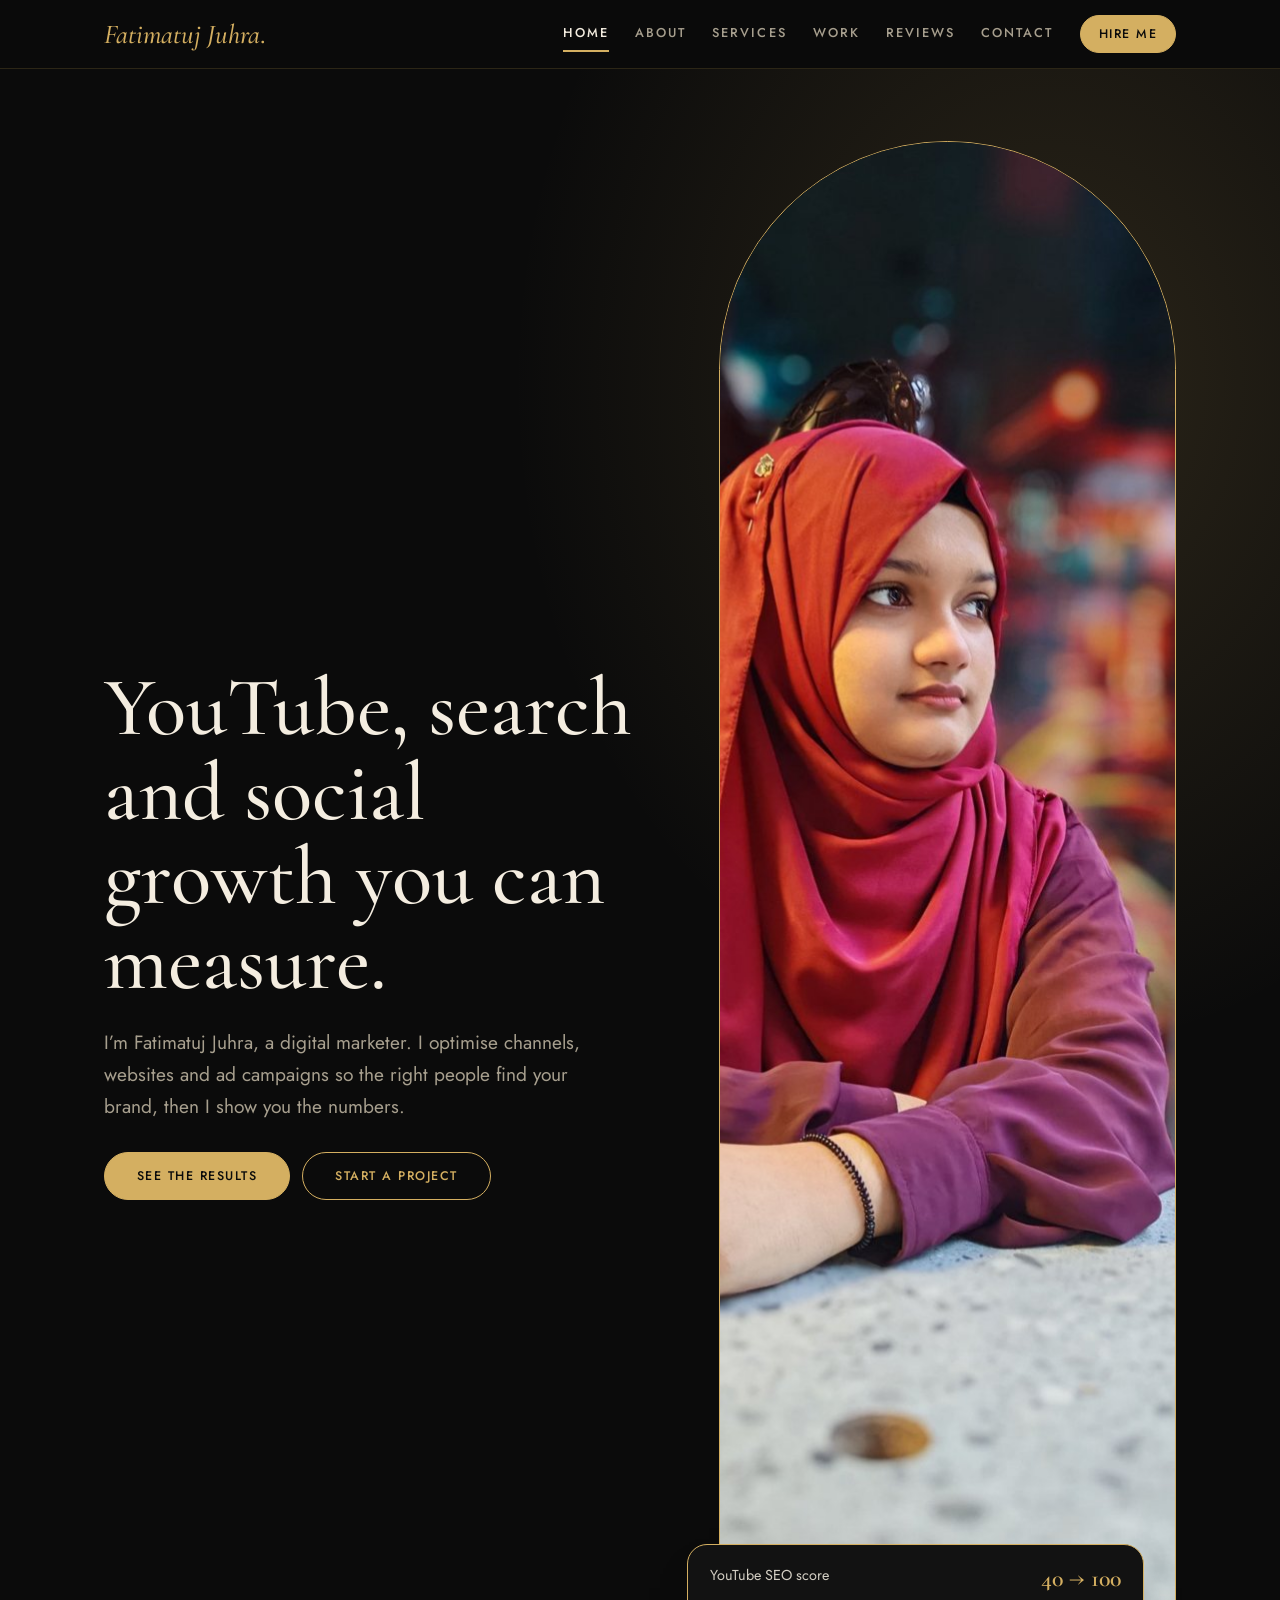
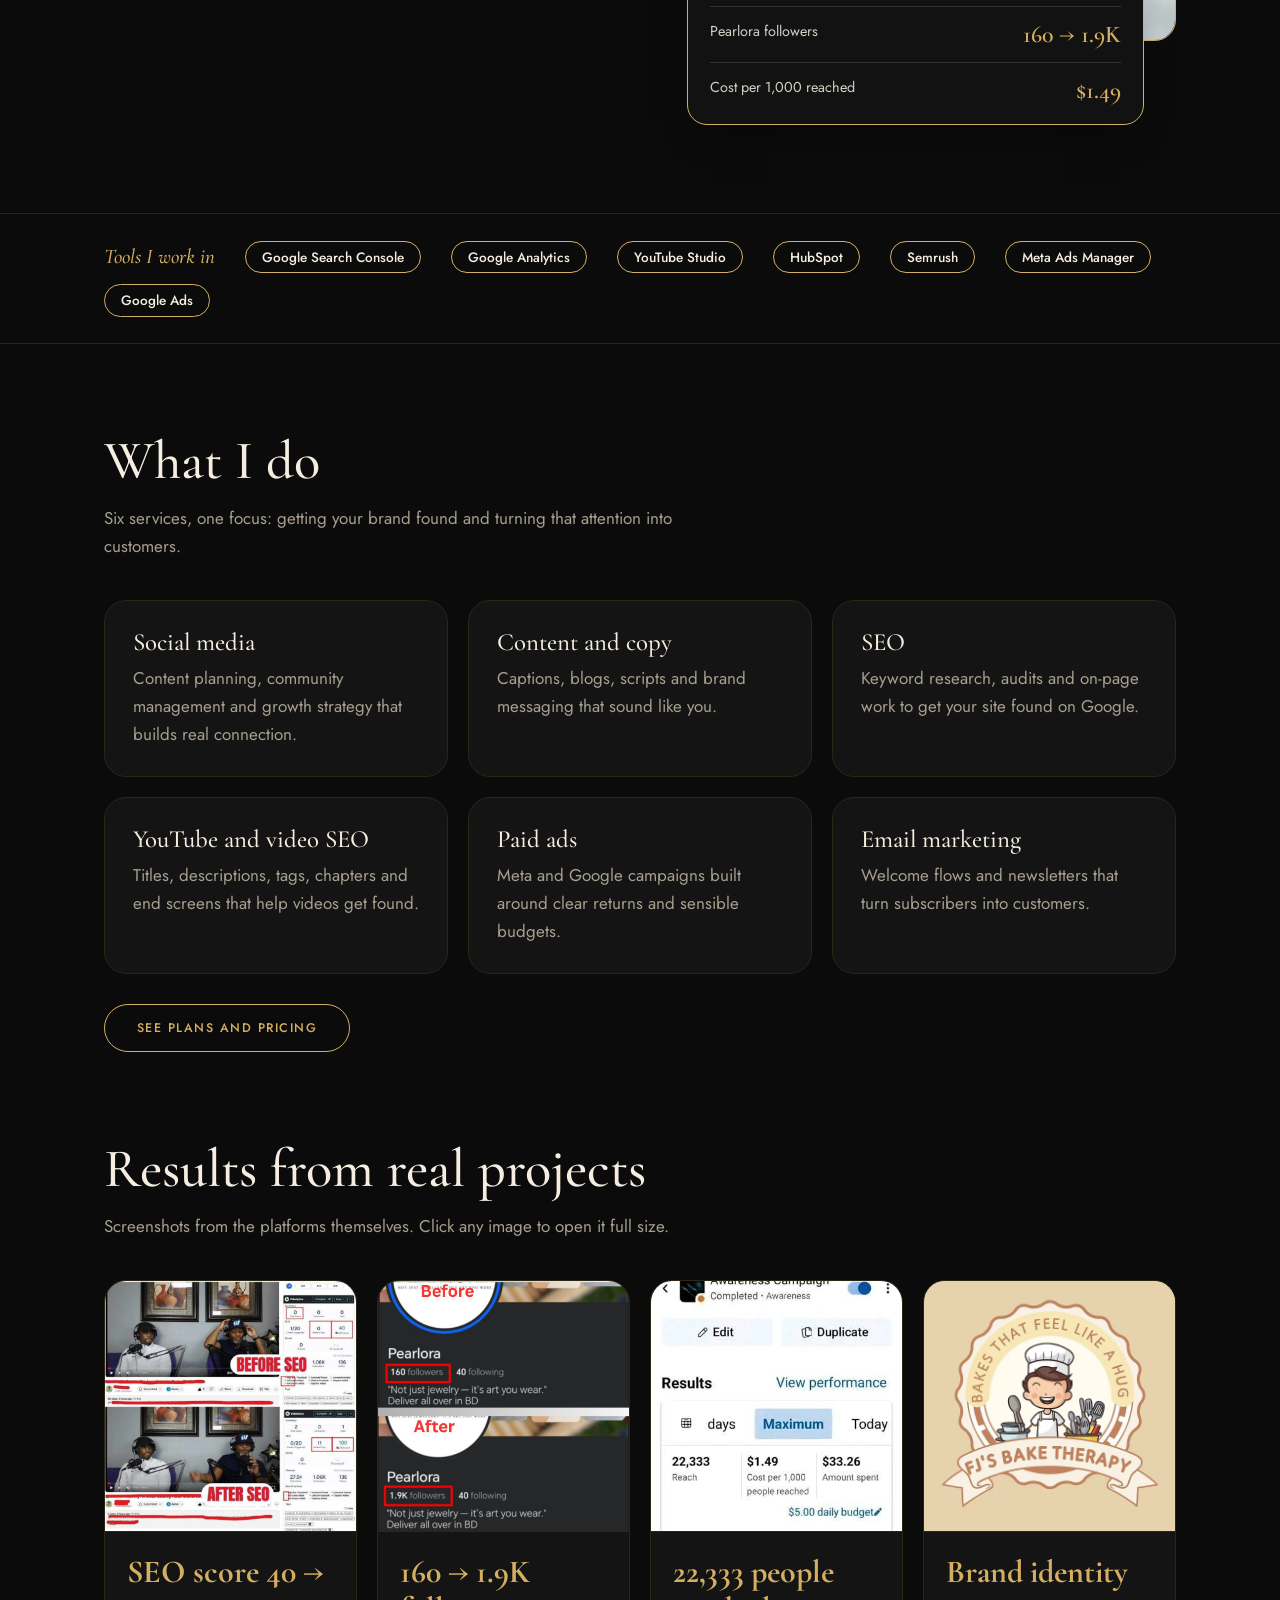
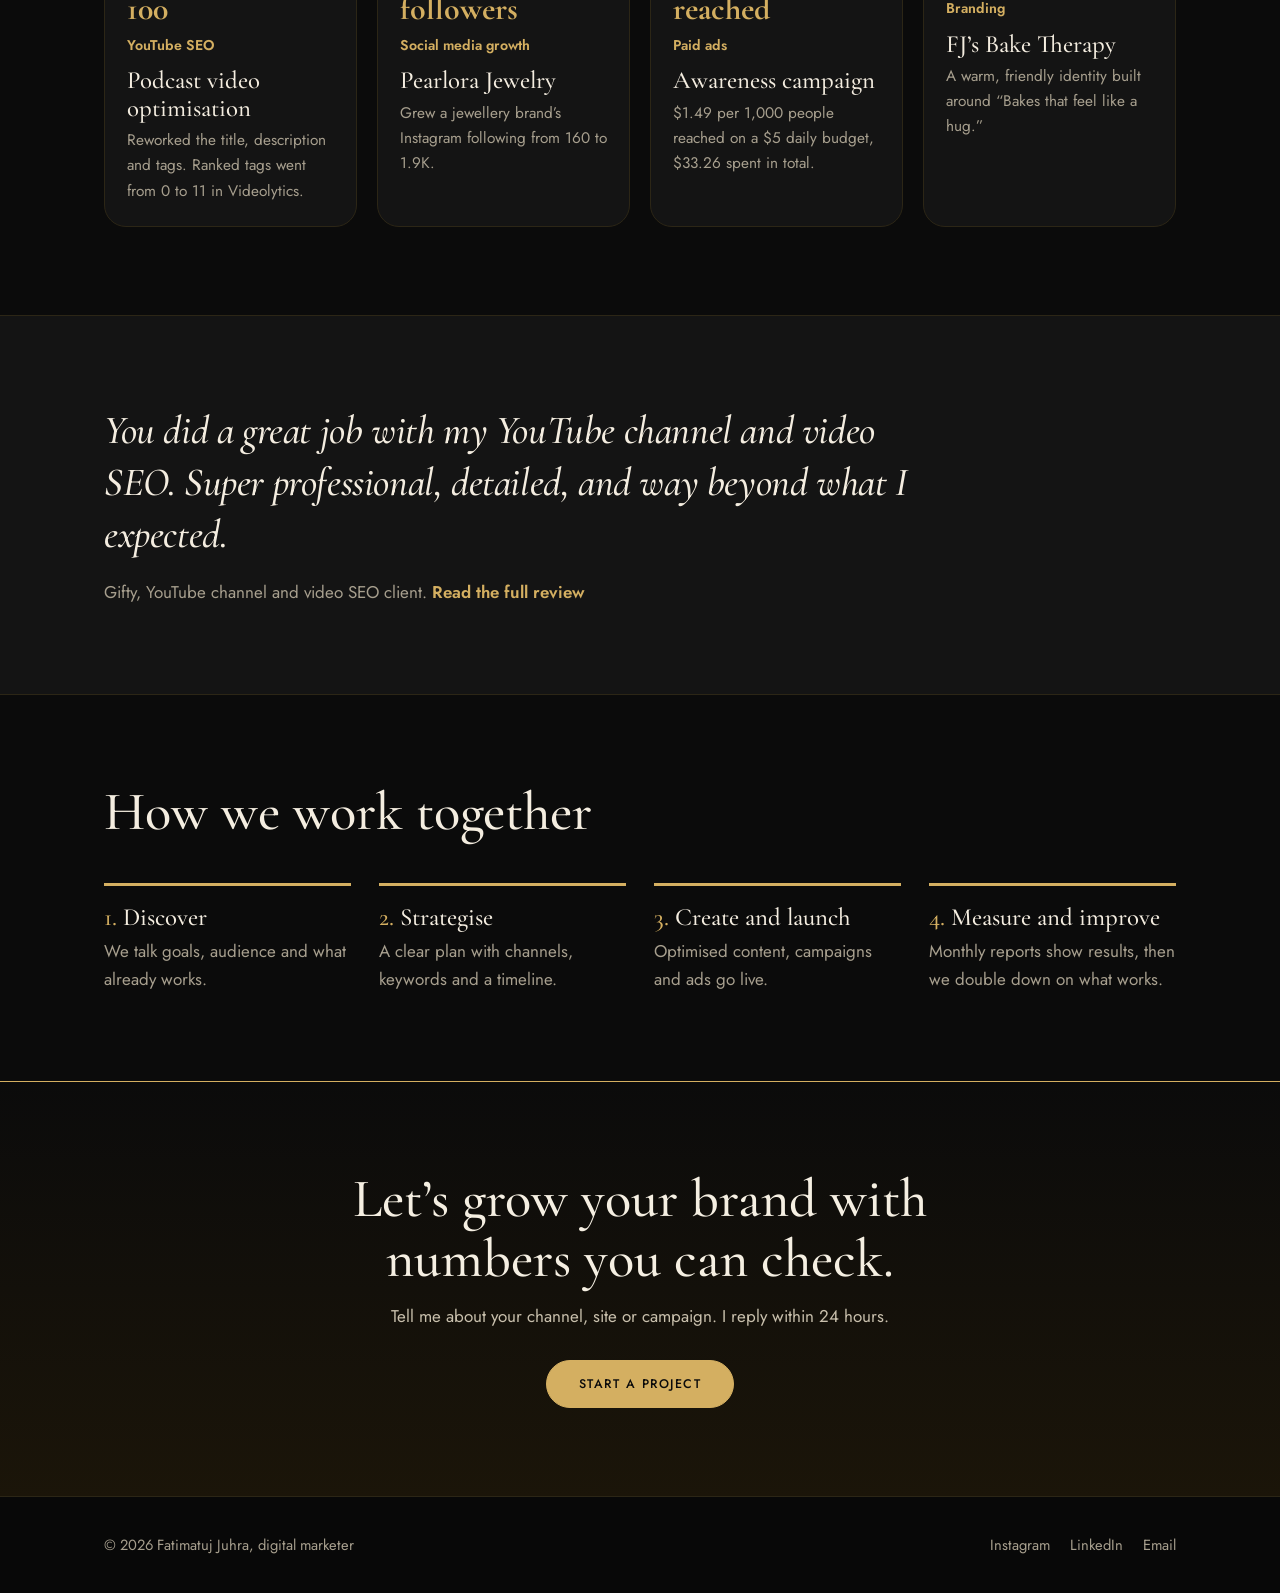
==== index.html @ d90759a8 "Add Fatimatuj Juhra website" ====
<!doctype html>
<html lang="en">
  <head>
    <meta charset="utf-8" />
    <meta name="viewport" content="width=device-width,initial-scale=1" />
    <title>
      Fatimatuj Juhra | Digital Marketer for SEO, YouTube and Social Media
    </title>
    <meta
      name="description"
      content="Digital marketer helping brands grow with SEO, YouTube video SEO, social media, paid ads and email marketing. See real results and pricing."
    />
    <meta
      property="og:title"
      content="Fatimatuj Juhra | Digital Marketer for SEO, YouTube and Social Media"
    />
    <meta
      property="og:description"
      content="Digital marketer helping brands grow with SEO, YouTube video SEO, social media, paid ads and email marketing. See real results and pricing."
    />
    <meta property="og:type" content="website" />
    <meta name="twitter:card" content="summary_large_image" />
    <link rel="icon" href="images/favicon.png" />
    <link rel="preconnect" href="https://fonts.googleapis.com" />
    <link rel="preconnect" href="https://fonts.gstatic.com" crossorigin />
    <link
      href="https://fonts.googleapis.com/css2?family=Cormorant+Garamond:ital,wght@0,500;0,600;0,700;1,500;1,600&family=Jost:wght@300;400;500;600&display=swap"
      rel="stylesheet"
    />
    <link rel="stylesheet" href="style.css" />
    <script type="application/ld+json">
      {
        "@context": "https://schema.org",
        "@type": "ProfessionalService",
        "name": "Fatimatuj Juhra, Digital Marketer",
        "description": "SEO, YouTube SEO, social media, paid ads and email marketing.",
        "email": "fatimatujjuhraa332@gmail.com",
        "sameAs": [
          "https://instagram.com/fatimatujjuhraa",
          "https://www.linkedin.com/in/fatimatujjuhraa"
        ],
        "serviceType": [
          "SEO",
          "YouTube SEO",
          "Social media marketing",
          "Paid advertising",
          "Email marketing"
        ]
      }
    </script>
  </head>
  <body>
    <header class="nav">
      <div class="wrap bar">
        <a class="logo" href="index.html">Fatimatuj Juhra<i>.</i></a>
        <nav id="m" aria-label="Main">
          <a href="index.html" aria-current="page">Home</a
          ><a href="about.html">About</a><a href="services.html">Services</a
          ><a href="index.html#work">Work</a><a href="reviews.html">Reviews</a
          ><a href="contact.html">Contact</a>
        </nav>
        <a class="btn sm" href="contact.html">Hire me</a
        ><button class="burger" aria-label="Menu" aria-expanded="false">
          &#9776;
        </button>
      </div>
    </header>
    <main>
      <section class="hero">
        <div class="wrap hero-g">
          <div>
            <h1>YouTube, search and social growth you can measure.</h1>
            <p class="lead">
              I’m Fatimatuj Juhra, a digital marketer. I optimise channels,
              websites and ad campaigns so the right people find your brand,
              then I show you the numbers.
            </p>
            <div class="btns">
              <a class="btn" href="#work">See the results</a
              ><a class="btn out" href="contact.html">Start a project</a>
            </div>
          </div>
          <div class="hero-v">
            <img
              src="images/fatimatuj.jpg"
              alt="Fatimatuj Juhra"
              width="1200"
              height="1500"
            />
            <dl class="ledger">
              <div>
                <dt>YouTube SEO score</dt>
                <dd>40 → 100</dd>
              </div>
              <div>
                <dt>Pearlora followers</dt>
                <dd>160 → 1.9K</dd>
              </div>
              <div>
                <dt>Cost per 1,000 reached</dt>
                <dd>$1.49</dd>
              </div>
            </dl>
          </div>
        </div>
      </section>
      <div class="tools">
        <div class="wrap">
          <b>Tools I work in</b><span>Google Search Console</span
          ><span>Google Analytics</span><span>YouTube Studio</span
          ><span>HubSpot</span><span>Semrush</span
          ><span>Meta Ads Manager</span><span>Google Ads</span>
        </div>
      </div>
      <section id="services">
        <div class="wrap">
          <div class="sec-h">
            <h2>What I do</h2>
            <p>
              Six services, one focus: getting your brand found and turning that
              attention into customers.
            </p>
          </div>
          <div class="grid">
            <div class="card">
              <h3>Social media</h3>
              <p>
                Content planning, community management and growth strategy that
                builds real connection.
              </p>
            </div>
            <div class="card">
              <h3>Content and copy</h3>
              <p>
                Captions, blogs, scripts and brand messaging that sound like
                you.
              </p>
            </div>
            <div class="card">
              <h3>SEO</h3>
              <p>
                Keyword research, audits and on-page work to get your site found
                on Google.
              </p>
            </div>
            <div class="card">
              <h3>YouTube and video SEO</h3>
              <p>
                Titles, descriptions, tags, chapters and end screens that help
                videos get found.
              </p>
            </div>
            <div class="card">
              <h3>Paid ads</h3>
              <p>
                Meta and Google campaigns built around clear returns and
                sensible budgets.
              </p>
            </div>
            <div class="card">
              <h3>Email marketing</h3>
              <p>
                Welcome flows and newsletters that turn subscribers into
                customers.
              </p>
            </div>
          </div>
          <div class="btns">
            <a class="btn out" href="services.html">See plans and pricing</a>
          </div>
        </div>
      </section>
      <section id="work" style="padding-top: 0">
        <div class="wrap">
          <div class="sec-h">
            <h2>Results from real projects</h2>
            <p>
              Screenshots from the platforms themselves. Click any image to open
              it full size.
            </p>
          </div>
          <div class="cases">
            <article class="case">
              <a href="images/seo-video.jpg" target="_blank" rel="noopener"
                ><img
                  src="images/seo-video.jpg"
                  alt="Before and after: Videolytics SEO score rose from 40 to 100 on a podcast video"
                  loading="lazy"
              /></a>
              <div>
                <p class="m">SEO score 40 → 100</p>
                <small>YouTube SEO</small>
                <h3>Podcast video optimisation</h3>
                <p>
                  Reworked the title, description and tags. Ranked tags went
                  from 0 to 11 in Videolytics.
                </p>
              </div>
            </article>
            <article class="case">
              <a href="images/pearlora.jpg" target="_blank" rel="noopener"
                ><img
                  src="images/pearlora.jpg"
                  alt="Pearlora Instagram profile before and after, 160 to 1.9K followers"
                  loading="lazy"
              /></a>
              <div>
                <p class="m">160 → 1.9K followers</p>
                <small>Social media growth</small>
                <h3>Pearlora Jewelry</h3>
                <p>
                  Grew a jewellery brand’s Instagram following from 160 to 1.9K.
                </p>
              </div>
            </article>
            <article class="case">
              <a
                href="images/awareness-campaign.jpg"
                target="_blank"
                rel="noopener"
                ><img
                  src="images/awareness-campaign.jpg"
                  alt="Ads Manager results showing 22,333 reach at $1.49 per 1,000 people"
                  loading="lazy"
              /></a>
              <div>
                <p class="m">22,333 people reached</p>
                <small>Paid ads</small>
                <h3>Awareness campaign</h3>
                <p>
                  $1.49 per 1,000 people reached on a $5 daily budget, $33.26
                  spent in total.
                </p>
              </div>
            </article>
            <article class="case">
              <a href="images/bake-therapy.jpg" target="_blank" rel="noopener"
                ><img
                  src="images/bake-therapy.jpg"
                  alt="FJ’s Bake Therapy logo with the line Bakes that feel like a hug"
                  loading="lazy"
                  style="object-fit: contain; background: #e5d3ac"
              /></a>
              <div>
                <p class="m">Brand identity</p>
                <small>Branding</small>
                <h3>FJ’s Bake Therapy</h3>
                <p>
                  A warm, friendly identity built around “Bakes that feel like a
                  hug.”
                </p>
              </div>
            </article>
          </div>
        </div>
      </section>
      <section class="quote">
        <div class="wrap">
          <q
            >You did a great job with my YouTube channel and video SEO. Super
            professional, detailed, and way beyond what I expected.</q
          >
          <p>
            Gifty, YouTube channel and video SEO client.
            <a href="reviews.html" style="color: var(--lk); font-weight: 600"
              >Read the full review</a
            >
          </p>
        </div>
      </section>
      <section>
        <div class="wrap">
          <div class="sec-h"><h2>How we work together</h2></div>
          <div class="steps">
            <div>
              <h3>Discover</h3>
              <p>We talk goals, audience and what already works.</p>
            </div>
            <div>
              <h3>Strategise</h3>
              <p>A clear plan with channels, keywords and a timeline.</p>
            </div>
            <div>
              <h3>Create and launch</h3>
              <p>Optimised content, campaigns and ads go live.</p>
            </div>
            <div>
              <h3>Measure and improve</h3>
              <p>
                Monthly reports show results, then we double down on what works.
              </p>
            </div>
          </div>
        </div>
      </section>
      <section class="cta">
        <div class="wrap">
          <h2>Let’s grow your brand with numbers you can check.</h2>
          <p>
            Tell me about your channel, site or campaign. I reply within 24
            hours.
          </p>
          <div class="btns" style="justify-content: center">
            <a class="btn" href="contact.html">Start a project</a>
          </div>
        </div>
      </section>
    </main>
    <footer>
      <div class="wrap">
        <span
          >&copy; <span id="y">2026</span> Fatimatuj Juhra, digital
          marketer</span
        ><span
          ><a
            href="https://instagram.com/fatimatujjuhraa"
            target="_blank"
            rel="noopener"
            >Instagram</a
          ><a
            href="https://www.linkedin.com/in/fatimatujjuhraa"
            target="_blank"
            rel="noopener"
            >LinkedIn</a
          ><a href="mailto:fatimatujjuhraa332@gmail.com">Email</a></span
        >
      </div>
    </footer>
    <script src="script.js"></script>
  </body>
</html>
---- style.css ----
:root {
  --paper: #0b0b0b;
  --card: #141414;
  --ink: #f4ede0;
  --mute: #a79f8e;
  --green: #141414;
  --gold: #d4af61;
  --gt: #d4af61;
  --line: #2c2616;
  --btn: #d4af61;
  --bi: #0b0b0b;
  --lk: #d4af61;
  --sans: "Jost", system-ui, sans-serif;
  --disp: "Cormorant Garamond", Georgia, serif;
  color-scheme: dark;
}
* {
  box-sizing: border-box;
  margin: 0;
}
html {
  scroll-behavior: smooth;
  scroll-padding-top: 80px;
}
body {
  background: var(--paper);
  color: var(--ink);
  font: 400 1.0625rem/1.65 var(--sans);
  -webkit-font-smoothing: antialiased;
  overflow-x: hidden;
}
img {
  max-width: 100%;
  display: block;
}
a {
  color: inherit;
  text-decoration: none;
}
:focus-visible {
  outline: 3px solid var(--gold);
  outline-offset: 3px;
}
.wrap {
  max-width: 1120px;
  margin: auto;
  padding: 0 24px;
}
h1,
h2,
h3 {
  font-family: var(--disp);
  line-height: 1.1;
  letter-spacing: -0.02em;
  font-weight: 700;
}
h1 {
  font-size: clamp(2.5rem, 6vw, 4.3rem);
}
h2 {
  font-size: clamp(1.9rem, 4vw, 2.7rem);
  margin-bottom: 12px;
}
h3 {
  font-size: 1.25rem;
}
p {
  color: var(--mute);
}
section {
  padding: 88px 0;
}
.nav {
  position: sticky;
  top: 0;
  z-index: 20;
  background: color-mix(in srgb, var(--paper) 90%, transparent);
  backdrop-filter: blur(12px);
  border-bottom: 1px solid var(--line);
}
.bar {
  display: flex;
  align-items: center;
  gap: 26px;
  height: 68px;
}
.logo {
  font: 700 1.25rem var(--disp);
  margin-right: auto;
}
.logo i {
  color: var(--gold);
  font-style: normal;
}
.nav nav {
  display: flex;
  gap: 26px;
  font-size: 0.95rem;
  font-weight: 500;
}
.nav nav a {
  color: var(--mute);
  padding: 6px 0;
  border-bottom: 2px solid transparent;
}
.nav nav a:hover,
.nav nav a[aria-current] {
  color: var(--ink);
  border-color: var(--gold);
}
.burger {
  display: none;
  background: none;
  border: 1px solid var(--line);
  border-radius: 10px;
  color: var(--ink);
  font-size: 1.2rem;
  padding: 4px 12px;
  cursor: pointer;
}
.btn {
  display: inline-block;
  background: var(--btn);
  color: var(--bi);
  padding: 13px 26px;
  border-radius: 10px;
  font: 600 0.95rem var(--sans);
  border: 1.5px solid var(--btn);
  cursor: pointer;
  transition: transform 0.15s;
}
.btn:hover {
  transform: translateY(-2px);
}
.btn.out {
  background: none;
  color: var(--ink);
  border-color: var(--ink);
}
.btn.sm {
  padding: 9px 18px;
}
.btns {
  display: flex;
  gap: 12px;
  flex-wrap: wrap;
  margin-top: 30px;
}
.hero {
  padding: 72px 0 88px;
}
.hero-g {
  display: grid;
  grid-template-columns: 1.1fr 0.9fr;
  gap: 56px;
  align-items: center;
}
.lead {
  font-size: 1.2rem;
  max-width: 520px;
  margin-top: 22px;
}
.hero-v {
  position: relative;
  padding-bottom: 84px;
}
.hero-v img {
  width: 100%;
  aspect-ratio: 4/5;
  object-fit: cover;
  object-position: 42% 30%;
  border-radius: 22px;
}
.ledger {
  position: absolute;
  left: -32px;
  right: 32px;
  bottom: 0;
  background: var(--green);
  color: #f5efe2;
  border-radius: 16px;
  padding: 6px 22px;
  box-shadow: 0 22px 40px -22px rgba(0, 0, 0, 0.55);
}
.ledger div {
  display: flex;
  justify-content: space-between;
  gap: 16px;
  padding: 13px 0;
  border-bottom: 1px solid rgba(255, 255, 255, 0.14);
}
.ledger div:last-child {
  border: 0;
}
.ledger dt {
  font-size: 0.9rem;
  opacity: 0.85;
}
.ledger dd {
  font: 700 1.2rem var(--disp);
  color: #d4af61;
  white-space: nowrap;
}
.tools {
  padding: 26px 0;
  border-block: 1px solid var(--line);
}
.tools .wrap {
  display: flex;
  gap: 10px 30px;
  flex-wrap: wrap;
  align-items: center;
}
.tools b {
  font-weight: 600;
}
.tools span {
  color: var(--mute);
  font-weight: 500;
  font-size: 0.95rem;
}
.sec-h {
  max-width: 640px;
  margin-bottom: 40px;
}
.grid {
  display: grid;
  grid-template-columns: repeat(auto-fit, minmax(260px, 1fr));
  gap: 20px;
}
.card {
  background: var(--card);
  border: 1px solid var(--line);
  border-radius: 14px;
  padding: 28px;
}
.card h3 {
  margin-bottom: 8px;
}
.cases {
  display: grid;
  grid-template-columns: repeat(auto-fit, minmax(245px, 1fr));
  gap: 20px;
}
.case {
  background: var(--card);
  border: 1px solid var(--line);
  border-radius: 14px;
  overflow: hidden;
  display: flex;
  flex-direction: column;
}
.case img {
  aspect-ratio: 1;
  width: 100%;
  object-fit: cover;
  object-position: top;
  border-bottom: 1px solid var(--line);
}
.case div {
  padding: 22px;
}
.case .m {
  font: 700 1.7rem/1.15 var(--disp);
  color: var(--lk);
  margin-bottom: 6px;
}
.case small {
  color: var(--gt);
  font-weight: 600;
  display: block;
  margin-bottom: 10px;
}
.case h3 {
  margin-bottom: 6px;
}
.case div p:last-child {
  font-size: 0.96rem;
}
.quote {
  background: var(--card);
  border-block: 1px solid var(--line);
}
.quote q {
  display: block;
  font: 600 clamp(1.4rem, 3vw, 2.1rem)/1.3 var(--disp);
  max-width: 820px;
  quotes: none;
  letter-spacing: -0.01em;
}
.quote p {
  margin-top: 18px;
}
.steps {
  display: grid;
  grid-template-columns: repeat(auto-fit, minmax(220px, 1fr));
  gap: 28px;
  counter-reset: s;
}
.steps div {
  border-top: 3px solid var(--gold);
  padding-top: 18px;
  counter-increment: s;
}
.steps h3 {
  margin-bottom: 6px;
}
.steps h3::before {
  content: counter(s) ". ";
}
.cta {
  background: var(--green);
  color: #f5efe2;
  text-align: center;
}
.cta h2 {
  max-width: 720px;
  margin: 0 auto;
}
.cta p {
  color: #c9c0ad;
  max-width: 520px;
  margin: 12px auto 0;
}
.cta .btn {
  background: #d4af61;
  border-color: #d4af61;
  color: #141414;
}
.ph {
  padding: 72px 0 24px;
}
.ph h1 {
  font-size: clamp(2.2rem, 5vw, 3.4rem);
}
.ph p {
  max-width: 600px;
  margin-top: 14px;
  font-size: 1.15rem;
}
.two {
  display: grid;
  grid-template-columns: 0.8fr 1.2fr;
  gap: 56px;
  align-items: center;
}
.two img {
  border-radius: 22px;
  aspect-ratio: 4/5;
  object-fit: cover;
  object-position: 42% 30%;
  width: 100%;
}
.two p {
  margin-top: 16px;
}
.banner img {
  border-radius: 22px;
  width: 100%;
  max-height: 440px;
  object-fit: cover;
  object-position: 70% 40%;
}
.stats {
  display: grid;
  grid-template-columns: repeat(auto-fit, minmax(170px, 1fr));
  gap: 20px;
  margin-top: 40px;
}
.stats b {
  display: block;
  font: 700 2.5rem/1 var(--disp);
  color: var(--lk);
}
.svc {
  margin-top: 56px;
}
.svc > p {
  margin-bottom: 22px;
}
.tiers {
  display: grid;
  grid-template-columns: repeat(auto-fit, minmax(240px, 1fr));
  gap: 18px;
}
.tier {
  background: var(--card);
  border: 1px solid var(--line);
  border-radius: 14px;
  padding: 26px;
  display: flex;
  flex-direction: column;
  position: relative;
}
.tier.pop {
  border: 2px solid var(--gold);
}
.tier.pop::before {
  content: "Most popular";
  position: absolute;
  top: -13px;
  left: 22px;
  background: var(--gold);
  color: #1a1405;
  font-size: 0.78rem;
  font-weight: 700;
  padding: 3px 12px;
  border-radius: 99px;
}
.price {
  font: 700 2.3rem var(--disp);
  color: var(--ink);
  margin: 6px 0 12px;
}
.price small {
  font: 500 0.85rem var(--sans);
  color: var(--mute);
}
.tier ul {
  list-style: none;
  padding: 0;
  margin: 0 0 22px;
  flex: 1;
}
.tier li {
  padding: 5px 0 5px 24px;
  position: relative;
  color: var(--mute);
  font-size: 0.96rem;
}
.tier li::before {
  content: "";
  position: absolute;
  left: 2px;
  top: 0.85em;
  width: 9px;
  height: 5px;
  border-left: 2px solid var(--lk);
  border-bottom: 2px solid var(--lk);
  transform: rotate(-45deg);
}
.tier .btn {
  text-align: center;
}
.feat {
  display: grid;
  grid-template-columns: 1.1fr 0.9fr;
  gap: 40px;
  align-items: center;
  background: var(--card);
  border: 1px solid var(--line);
  border-radius: 18px;
  padding: 36px;
}
.feat q {
  display: block;
  font: 500 1.45rem/1.4 var(--disp);
  margin: 12px 0 18px;
  quotes: none;
}
.feat img {
  border-radius: 12px;
  border: 1px solid var(--line);
}
.cg {
  display: grid;
  grid-template-columns: 0.8fr 1.2fr;
  gap: 48px;
}
.cinfo p {
  margin-bottom: 18px;
}
.cinfo a {
  color: var(--lk);
  font-weight: 600;
}
form {
  background: var(--card);
  border: 1px solid var(--line);
  border-radius: 16px;
  padding: 32px;
  display: grid;
  gap: 16px;
}
label {
  font-weight: 600;
  font-size: 0.9rem;
}
input,
select,
textarea {
  width: 100%;
  margin-top: 6px;
  padding: 12px 14px;
  border: 1px solid var(--line);
  border-radius: 10px;
  background: var(--paper);
  color: var(--ink);
  font: inherit;
  font-weight: 400;
}
footer {
  padding: 36px 0;
  border-top: 1px solid var(--line);
  font-size: 0.92rem;
  color: var(--mute);
}
footer .wrap {
  display: flex;
  justify-content: space-between;
  gap: 16px;
  flex-wrap: wrap;
}
footer a {
  margin-left: 20px;
}
footer a:hover {
  color: var(--ink);
}
@media (max-width: 860px) {
  .hero-g,
  .two,
  .cg,
  .feat {
    grid-template-columns: 1fr;
    gap: 36px;
  }
  .ledger {
    left: 12px;
    right: 12px;
  }
  section {
    padding: 64px 0;
  }
  .hero {
    padding-top: 40px;
  }
  .burger {
    display: block;
  }
  .nav .btn {
    display: none;
  }
  .nav nav {
    display: none;
    position: absolute;
    top: 68px;
    left: 0;
    right: 0;
    flex-direction: column;
    gap: 0;
    background: var(--paper);
    border-bottom: 1px solid var(--line);
    padding: 8px 24px 16px;
  }
  .nav nav.open {
    display: flex;
  }
  .nav nav a {
    padding: 12px 0;
  }
  .logo {
    margin-right: auto;
  }
}
/* black + gold finish */
.two img {
  border: 1px solid var(--gold);
  border-radius: 260px 260px 24px 24px;
}
body {
  font-weight: 400;
}
h1,
h2,
h3 {
  font-weight: 500;
  letter-spacing: 0;
}
h1 {
  font-size: clamp(3rem, 7vw, 5.2rem);
  line-height: 1.02;
}
h2 {
  font-size: clamp(2.3rem, 4.5vw, 3.4rem);
}
h3 {
  font-size: 1.55rem;
}
.ph h1 {
  font-size: clamp(2.7rem, 6vw, 4.4rem);
}
.logo {
  font-style: italic;
  color: var(--gold);
  font-weight: 500;
  font-size: 1.7rem;
}
.nav {
  background: rgba(11, 11, 11, 0.88);
}
.nav nav a {
  font-size: 0.8rem;
  letter-spacing: 0.16em;
  text-transform: uppercase;
}
.btn {
  border-radius: 999px;
  letter-spacing: 0.12em;
  text-transform: uppercase;
  font-size: 0.78rem;
  font-weight: 500;
  padding: 14px 32px;
  transition: 0.25s;
}
.btn:hover {
  transform: none;
  background: #e6c778;
  border-color: #e6c778;
  color: #0b0b0b;
}
.btn.out {
  background: none;
  color: var(--gold);
  border-color: var(--gold);
}
.btn.out:hover {
  background: var(--gold);
  color: #0b0b0b;
}
.hero {
  background: radial-gradient(
    60% 55% at 82% 18%,
    rgba(212, 175, 97, 0.16),
    transparent 70%
  );
}
.hero-v img {
  border: 1px solid var(--gold);
  border-radius: 260px 260px 24px 24px;
}
.ledger {
  background: #121212;
  border: 1px solid var(--gold);
  border-radius: 20px;
}
.ledger dd {
  font-weight: 600;
  font-size: 1.5rem;
}
.card,
.case,
.tier,
form,
.feat {
  border-radius: 22px;
}
.card:hover,
.case:hover,
.tier:hover {
  border-color: var(--gold);
}
.tools span {
  border: 1px solid var(--gold);
  border-radius: 99px;
  padding: 4px 16px;
  font-size: 0.85rem;
  color: var(--ink);
}
.tools b {
  color: var(--gold);
  font-family: var(--disp);
  font-size: 1.3rem;
  font-style: italic;
  font-weight: 500;
}
.case .m {
  font-size: 2rem;
  color: var(--gold);
}
.stats b {
  font-size: 3rem;
  color: var(--gold);
}
.price {
  color: var(--gold);
  font-size: 2.6rem;
}
.quote q {
  font-style: italic;
  font-weight: 500;
  font-size: clamp(1.7rem, 3.2vw, 2.5rem);
}
.feat q {
  font-size: 1.6rem;
  font-style: italic;
}
.banner img {
  border: 1px solid var(--gold);
  border-radius: 28px;
}
.steps h3::before {
  color: var(--gold);
}
.cta {
  background: linear-gradient(180deg, #0b0b0b, #1b1509);
  border-top: 1px solid var(--gold);
}
.cta .btn {
  background: var(--gold);
  border-color: var(--gold);
  color: #0b0b0b;
}
footer {
  background: #080808;
}
@media (prefers-reduced-motion: reduce) {
  * {
    scroll-behavior: auto !important;
    transition: none !important;
  }
}
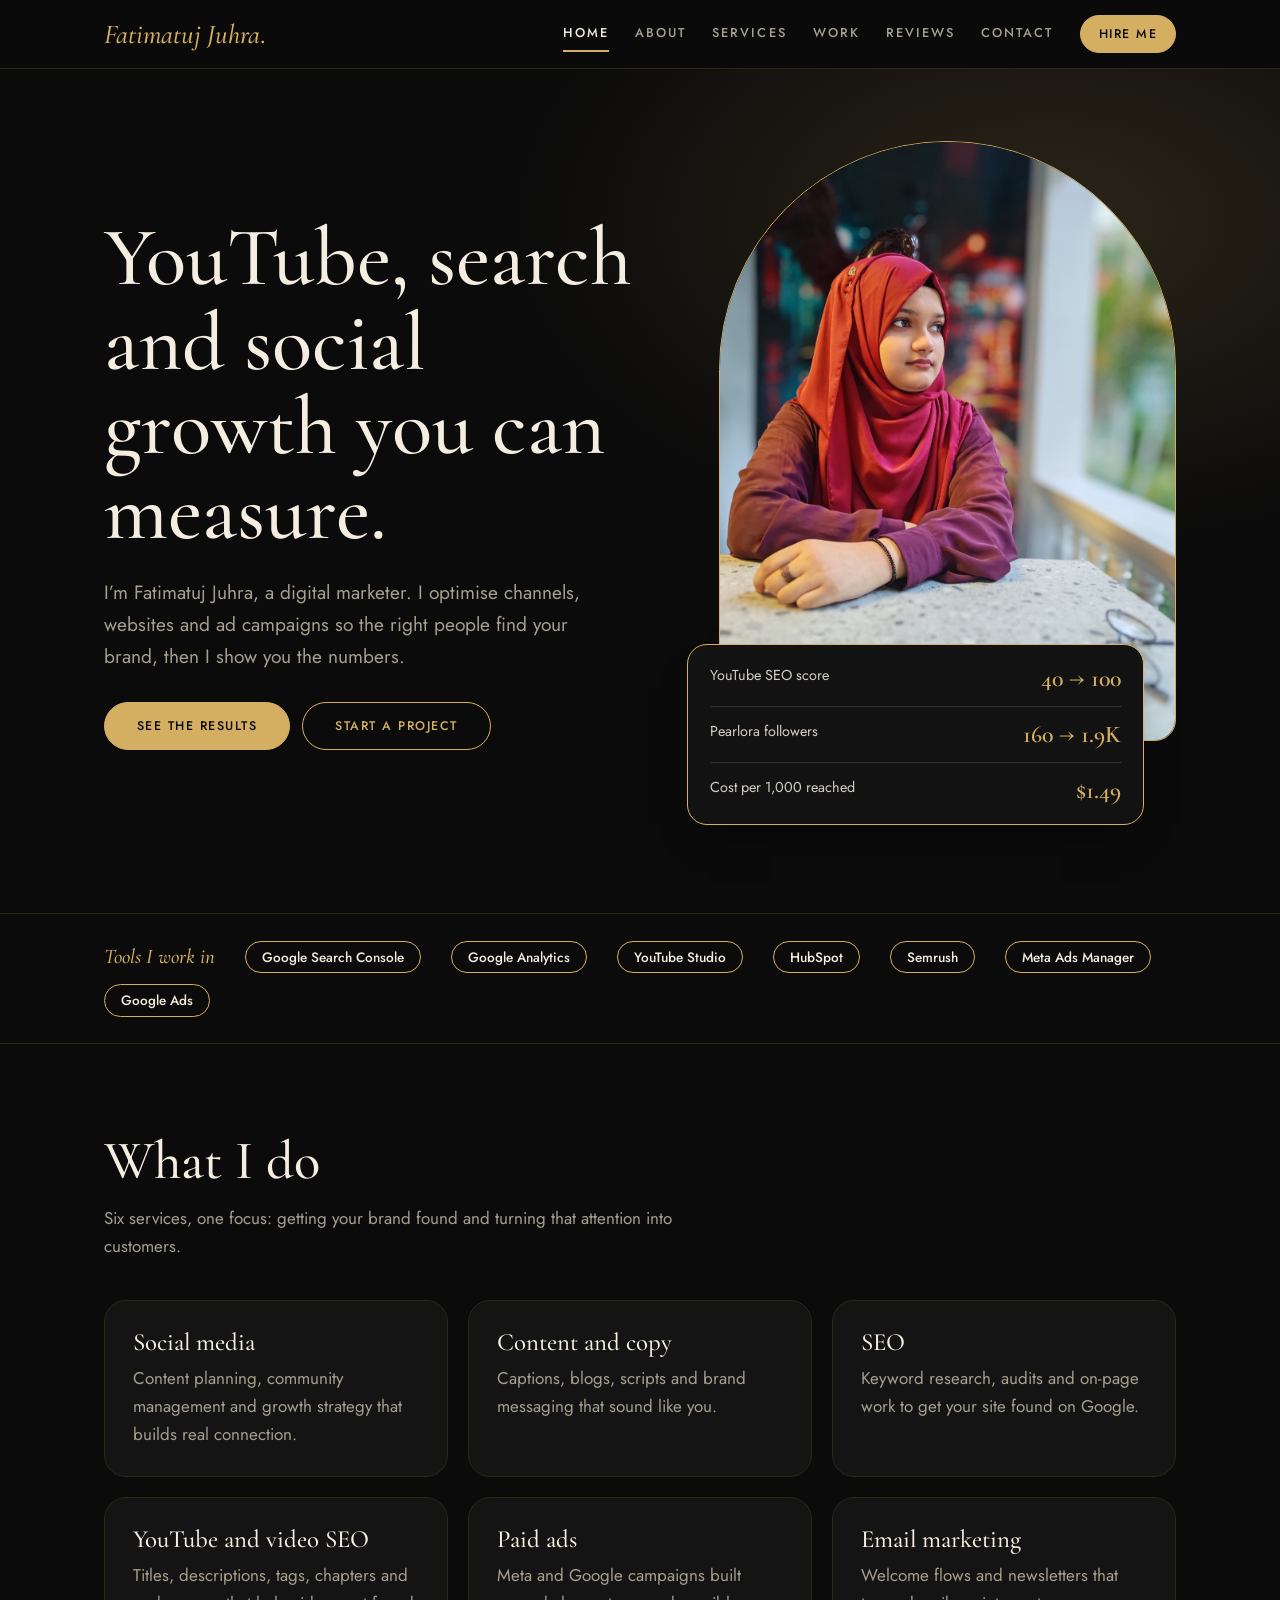
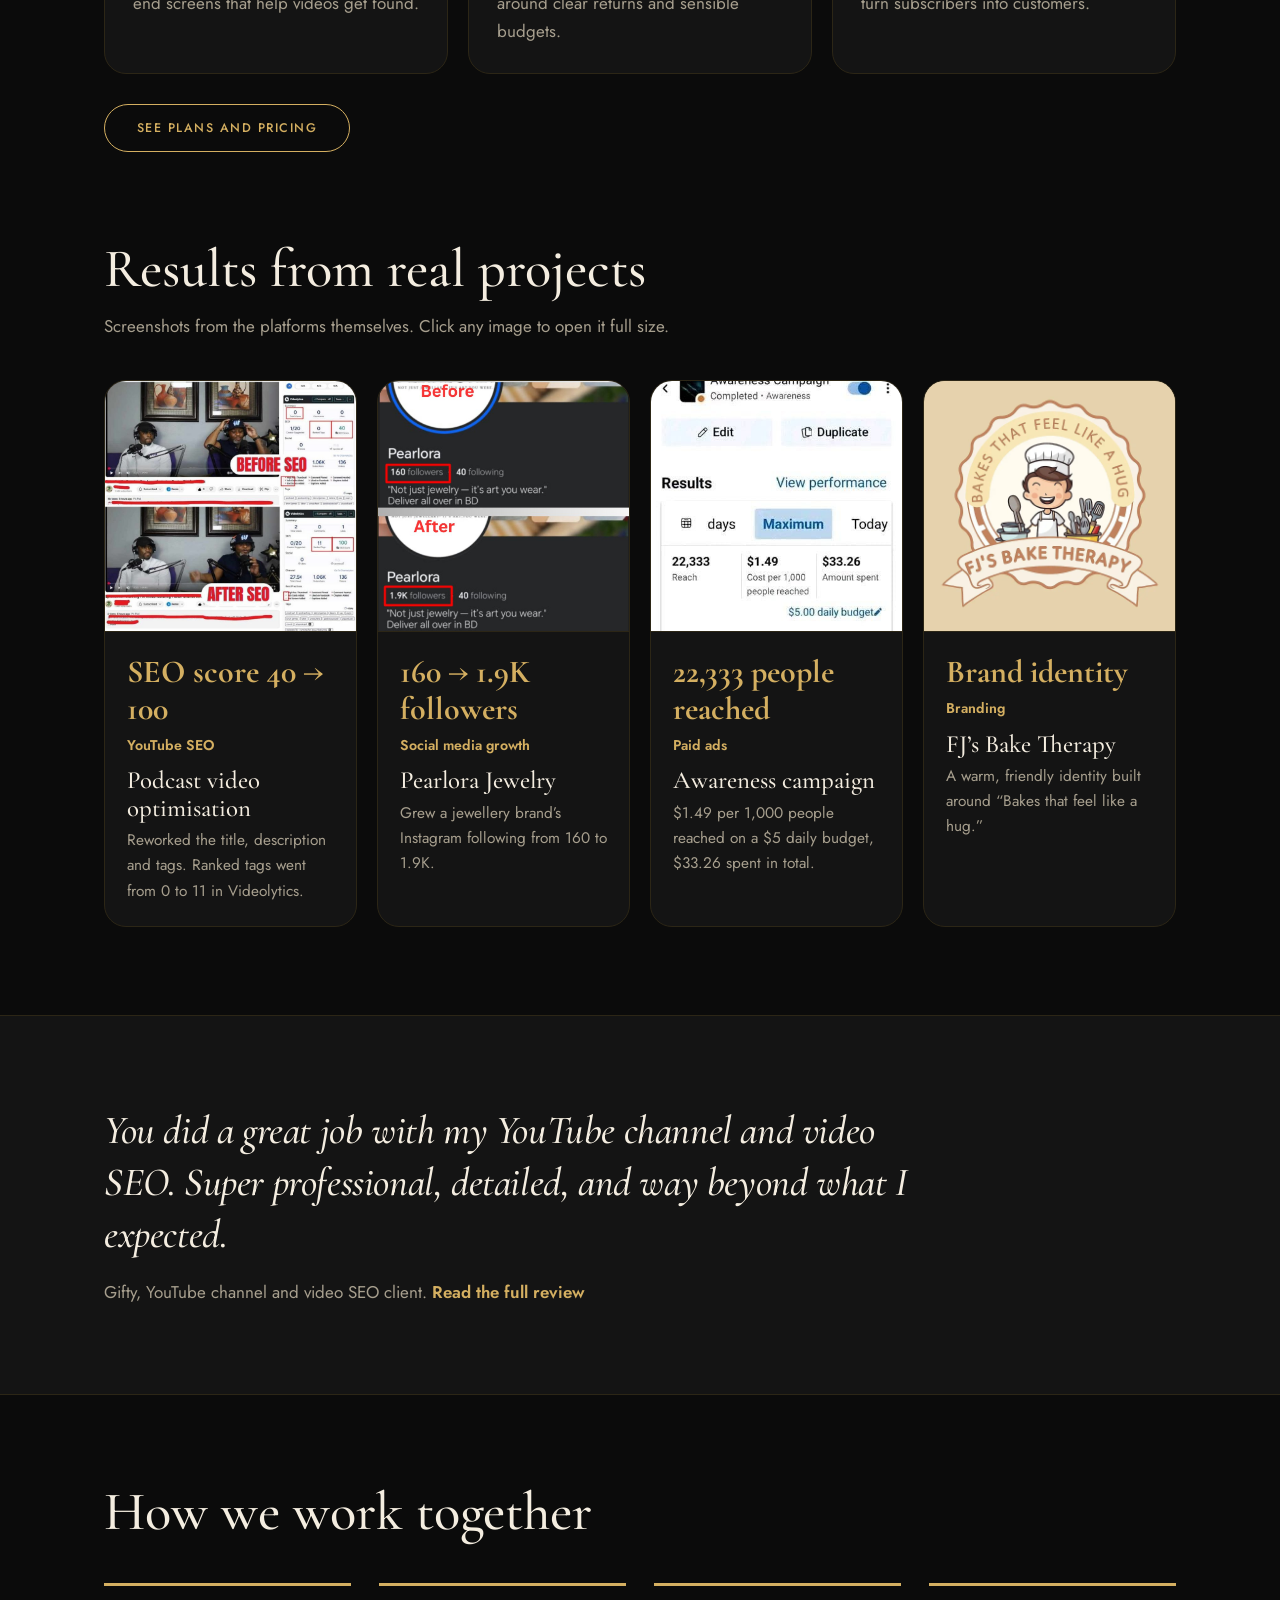
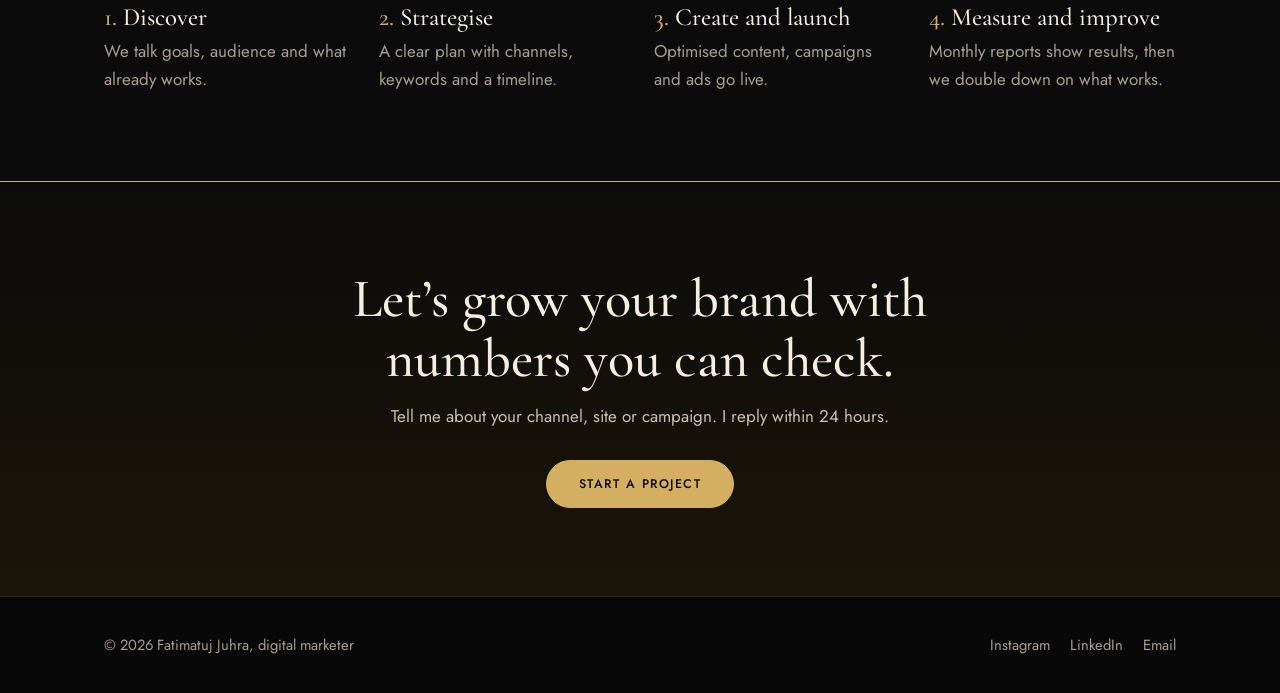
==== commit a95069f7: "Update image dimensions in index.html" ====
--- a/index.html
+++ b/index.html
@@ -84,8 +84,8 @@
             <img
               src="images/fatimatuj.jpg"
               alt="Fatimatuj Juhra"
-              width="1200"
-              height="1500"
+              width="800"
+              height="600"
             />
             <dl class="ledger">
               <div>
